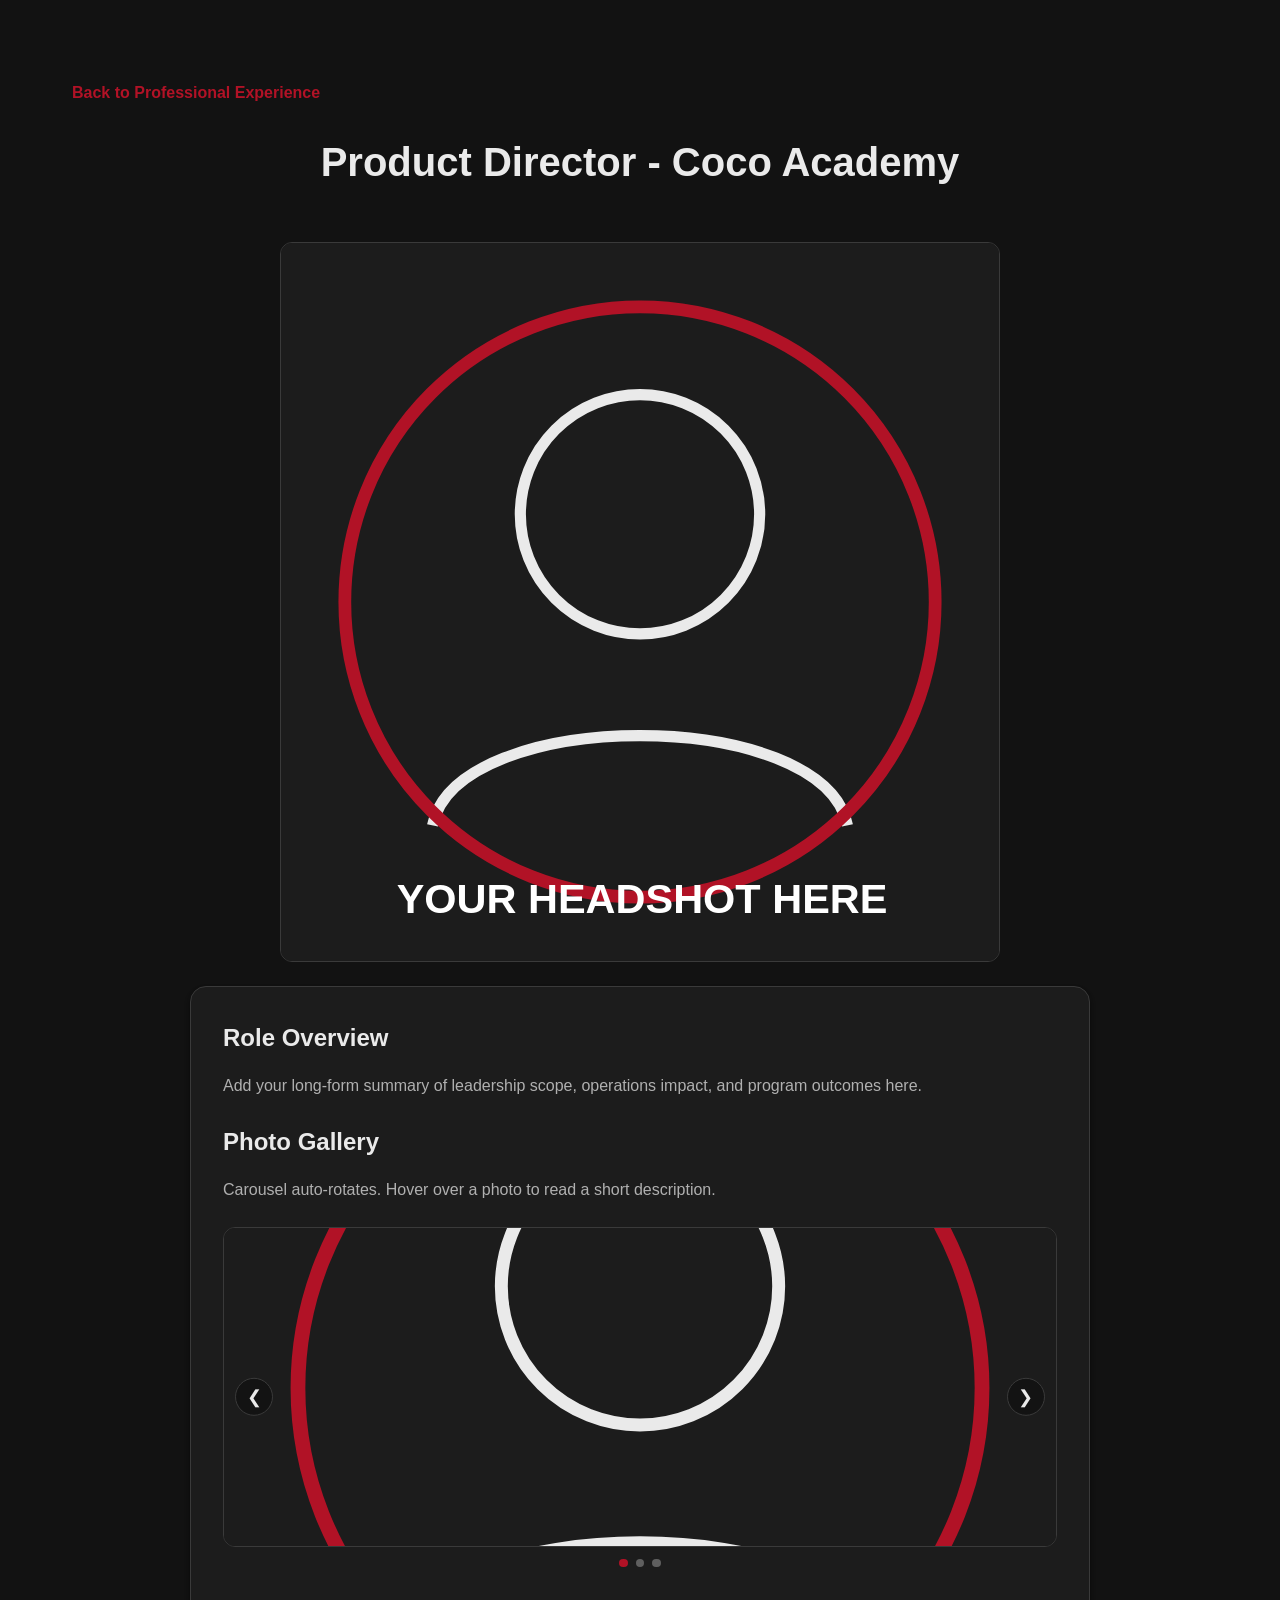
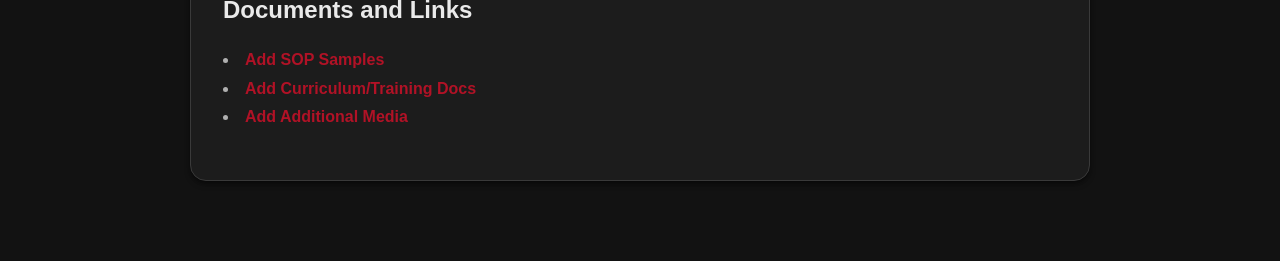
==== experience/coco-academy.html @ 45243b75 "added experience pages and image carousel to index.html" ====
<!DOCTYPE html>
<html lang="en">
<head>
    <meta charset="UTF-8">
    <meta name="viewport" content="width=device-width, initial-scale=1.0">
    <meta name="description" content="Coco Academy experience details - Chris Pullen">
    <title>Coco Academy Experience | Chris Pullen</title>
    <link rel="stylesheet" href="../styles.css">
</head>
<body>
    <section class="section">
        <div class="container">
            <a href="../index.html#experience" class="project-link">Back to Professional Experience</a>
            <h1 class="section-title" style="margin-top: 1.5rem;">Product Director - Coco Academy</h1>
            <img src="../assets/photos/headshot-placeholder.svg" alt="Coco Academy experience photo placeholder" class="project-thumb" style="max-width: 720px; display: block; margin: 0 auto 1.5rem auto;">
            <div class="project-card" style="max-width: 900px; margin: 0 auto;">
                <h3>Role Overview</h3>
                <p>Add your long-form summary of leadership scope, operations impact, and program outcomes here.</p>

                <h3 style="margin-top: 1.5rem;">Photo Gallery</h3>
                <p>Carousel auto-rotates. Hover over a photo to read a short description.</p>
                <div class="experience-carousel" data-carousel>
                    <button class="carousel-btn prev" type="button" aria-label="Previous slide">&#10094;</button>
                    <div class="carousel-viewport">
                        <figure class="carousel-slide active">
                            <img src="../assets/photos/headshot-placeholder.svg" alt="Coco Academy gallery placeholder for classroom setup">
                            <figcaption class="carousel-caption">Classroom setup and learning station layout for weekly engineering sessions.</figcaption>
                        </figure>
                        <figure class="carousel-slide">
                            <img src="../assets/photos/headshot-placeholder.svg" alt="Coco Academy gallery placeholder for student activity">
                            <figcaption class="carousel-caption">Students building and testing hands-on prototypes during guided workshop time.</figcaption>
                        </figure>
                        <figure class="carousel-slide">
                            <img src="../assets/photos/headshot-placeholder.svg" alt="Coco Academy gallery placeholder for operations planning">
                            <figcaption class="carousel-caption">Program operations overview including materials prep, staffing, and logistics.</figcaption>
                        </figure>
                    </div>
                    <button class="carousel-btn next" type="button" aria-label="Next slide">&#10095;</button>
                    <div class="carousel-dots" aria-label="Carousel navigation">
                        <button class="carousel-dot active" type="button" aria-label="Go to slide 1"></button>
                        <button class="carousel-dot" type="button" aria-label="Go to slide 2"></button>
                        <button class="carousel-dot" type="button" aria-label="Go to slide 3"></button>
                    </div>
                </div>

                <h3 style="margin-top: 1.5rem;">Documents and Links</h3>
                <ul class="experience-list">
                    <li><a href="#" class="project-link">Add SOP Samples</a></li>
                    <li><a href="#" class="project-link">Add Curriculum/Training Docs</a></li>
                    <li><a href="#" class="project-link">Add Additional Media</a></li>
                </ul>
            </div>
        </div>
    </section>
    <script>
        document.addEventListener('DOMContentLoaded', function () {
            const carousel = document.querySelector('[data-carousel]');
            if (!carousel) {
                return;
            }

            const slides = Array.from(carousel.querySelectorAll('.carousel-slide'));
            const dots = Array.from(carousel.querySelectorAll('.carousel-dot'));
            const prevBtn = carousel.querySelector('.carousel-btn.prev');
            const nextBtn = carousel.querySelector('.carousel-btn.next');
            let index = 0;
            let timer;

            function render(nextIndex) {
                index = (nextIndex + slides.length) % slides.length;
                slides.forEach((slide, i) => {
                    slide.classList.toggle('active', i === index);
                });
                dots.forEach((dot, i) => {
                    dot.classList.toggle('active', i === index);
                });
            }

            function startAutoRotate() {
                stopAutoRotate();
                timer = window.setInterval(function () {
                    render(index + 1);
                }, 4500);
            }

            function stopAutoRotate() {
                if (timer) {
                    window.clearInterval(timer);
                }
            }

            prevBtn.addEventListener('click', function () {
                render(index - 1);
            });

            nextBtn.addEventListener('click', function () {
                render(index + 1);
            });

            dots.forEach((dot, dotIndex) => {
                dot.addEventListener('click', function () {
                    render(dotIndex);
                });
            });

            carousel.addEventListener('mouseenter', stopAutoRotate);
            carousel.addEventListener('mouseleave', startAutoRotate);
            render(0);
            startAutoRotate();
        });
    </script>
</body>
</html>
---- styles.css ----
/* Global Styles */
* {
    margin: 0;
    padding: 0;
    box-sizing: border-box;
}

:root {
    --primary-color: #B11226;
    --secondary-color: #1C1C1C;
    --accent-color: #8E0E1F;
    --text-primary: #EAEAEA;
    --text-secondary: #B0B0B0;
    --bg-light: #121212;
    --bg-white: #1C1C1C;
    --border-color: #3A3A3A;
    --shadow: 0 4px 6px -1px rgba(0, 0, 0, 0.4), 0 2px 4px -1px rgba(0, 0, 0, 0.3);
}

body {
    font-family: -apple-system, BlinkMacSystemFont, 'Segoe UI', Roboto, 'Helvetica Neue', Arial, sans-serif;
    line-height: 1.6;
    color: var(--text-primary);
    background-color: var(--bg-light);
}

.container {
    max-width: 1200px;
    margin: 0 auto;
    padding: 0 2rem;
}

.section {
    padding: 5rem 0;
}

.section-title {
    font-size: 2.5rem;
    font-weight: 700;
    text-align: center;
    margin-bottom: 3rem;
    color: var(--text-primary);
}

/* Navigation */
.navbar {
    background-color: var(--bg-white);
    box-shadow: var(--shadow);
    position: sticky;
    top: 0;
    z-index: 1000;
}

.navbar .container {
    display: flex;
    justify-content: space-between;
    align-items: center;
    padding: 1rem 2rem;
}

.nav-brand {
    font-size: 1.5rem;
    font-weight: 700;
    color: var(--primary-color);
}

.nav-menu {
    display: flex;
    list-style: none;
    gap: 2rem;
}

.nav-menu a {
    text-decoration: none;
    color: var(--text-primary);
    font-weight: 500;
    transition: color 0.3s ease;
}

.nav-menu a:hover {
    color: var(--primary-color);
}

.hamburger {
    display: none;
    flex-direction: column;
    cursor: pointer;
}

.hamburger span {
    width: 25px;
    height: 3px;
    background-color: var(--text-primary);
    margin: 3px 0;
    transition: 0.3s;
}

/* Hero Section */
.hero {
    background-color: var(--secondary-color);
    color: var(--text-primary);
    padding: 8rem 0;
    text-align: center;
    border-bottom: 1px solid var(--border-color);
}

.hero-title {
    font-size: 3.5rem;
    font-weight: 800;
    margin-bottom: 1rem;
}

.highlight {
    color: var(--primary-color);
}


.hero-subtitle {
    font-size: 1.5rem;
    margin-bottom: 2rem;
    opacity: 0.9;
}

.hero-cta {
    display: flex;
    gap: 1rem;
    justify-content: center;
    flex-wrap: wrap;
}

.btn {
    padding: 0.875rem 2rem;
    border-radius: 0.5rem;
    text-decoration: none;
    font-weight: 600;
    transition: all 0.3s ease;
    display: inline-block;
}

.btn-primary {
    background-color: var(--primary-color);
    color: #ffffff;
    border: 1px solid var(--primary-color);
}

.btn-primary:hover {
    background-color: var(--accent-color);
    border-color: var(--accent-color);
    transform: translateY(-2px);
    box-shadow: 0 10px 20px rgba(0, 0, 0, 0.35);
}


.btn-secondary {
    background-color: transparent;
    color: var(--text-primary);
    border: 1px solid var(--border-color);
}

.btn-secondary:hover {
    border-color: var(--primary-color);
    color: var(--primary-color);
    background-color: rgba(177, 18, 38, 0.08);
}

/* About Section */
.about {
    background-color: var(--bg-white);
}

.about-content {
    max-width: 800px;
    margin: 0 auto;
}

.about-layout {
    display: grid;
    grid-template-columns: 260px 1fr;
    gap: 2rem;
    align-items: start;
}

.about-photo {
    width: 100%;
    border-radius: 1rem;
    border: 1px solid var(--border-color);
    background-color: var(--bg-light);
    box-shadow: var(--shadow);
}

.about-text p {
    font-size: 1.125rem;
    line-height: 1.8;
    color: var(--text-secondary);
    margin-bottom: 1.5rem;
}

/* Experience Section */
.experience {
    background-color: var(--secondary-color);
}

.experience-grid {
    display: grid;
    gap: 2rem;
}

.experience-card {
    background-color: var(--bg-white);
    padding: 2rem;
    border-radius: 0.75rem;
    border-left: 4px solid var(--primary-color);
    border: 1px solid var(--border-color);
    box-shadow: var(--shadow);
}

.experience-thumb {
    width: 100%;
    border-radius: 0.75rem;
    border: 1px solid var(--border-color);
    background-color: var(--bg-light);
    margin-bottom: 1rem;
}

.experience-header {
    display: flex;
    justify-content: space-between;
    align-items: start;
    gap: 1rem;
    margin-bottom: 1rem;
}

.experience-title {
    color: var(--primary-color);
    margin: 0 0 0.5rem 0;
    font-size: 1.3rem;
}

.experience-company {
    color: var(--text-secondary);
    margin: 0;
    font-weight: 500;
}

.experience-date {
    color: var(--text-secondary);
    font-size: 0.95rem;
    white-space: nowrap;
}

.experience-list {
    list-style-position: inside;
    color: var(--text-secondary);
    line-height: 1.8;
    margin: 1rem 0;
}

.photo-placeholder-grid {
    display: grid;
    grid-template-columns: repeat(auto-fit, minmax(200px, 1fr));
    gap: 1rem;
    margin-top: 1rem;
}

.photo-placeholder-card {
    background-color: var(--bg-light);
    border: 1px dashed var(--border-color);
    border-radius: 0.75rem;
    padding: 0.75rem;
}

.photo-placeholder-card img {
    width: 100%;
    border-radius: 0.5rem;
    border: 1px solid var(--border-color);
    margin-bottom: 0.5rem;
}

.photo-placeholder-label {
    color: var(--text-secondary);
    font-size: 0.9rem;
    text-align: center;
}

.experience-carousel {
    position: relative;
    margin-top: 1rem;
}

.carousel-viewport {
    position: relative;
    border-radius: 0.75rem;
    overflow: hidden;
    border: 1px solid var(--border-color);
    background-color: var(--bg-light);
    min-height: 320px;
}

.carousel-slide {
    position: absolute;
    inset: 0;
    opacity: 0;
    transition: opacity 0.5s ease;
    pointer-events: none;
}

.carousel-slide.active {
    opacity: 1;
    pointer-events: auto;
}

.carousel-slide img {
    width: 100%;
    height: 100%;
    min-height: 320px;
    object-fit: cover;
    display: block;
}

.carousel-caption {
    position: absolute;
    left: 0;
    right: 0;
    bottom: 0;
    padding: 0.85rem 1rem;
    color: #ffffff;
    background: linear-gradient(to top, rgba(0, 0, 0, 0.82), rgba(0, 0, 0, 0));
    opacity: 0;
    transform: translateY(8px);
    transition: opacity 0.25s ease, transform 0.25s ease;
    font-size: 0.95rem;
}

.carousel-slide:hover .carousel-caption,
.carousel-slide:focus-within .carousel-caption {
    opacity: 1;
    transform: translateY(0);
}

.carousel-btn {
    position: absolute;
    top: 50%;
    transform: translateY(-50%);
    z-index: 2;
    width: 2.4rem;
    height: 2.4rem;
    border-radius: 999px;
    border: 1px solid var(--border-color);
    background-color: rgba(18, 18, 18, 0.85);
    color: var(--text-primary);
    cursor: pointer;
    font-size: 1.1rem;
}

.carousel-btn:hover {
    border-color: var(--primary-color);
    color: var(--primary-color);
}

.carousel-btn.prev {
    left: 0.75rem;
}

.carousel-btn.next {
    right: 0.75rem;
}

.carousel-dots {
    display: flex;
    justify-content: center;
    gap: 0.5rem;
    margin-top: 0.75rem;
}

.carousel-dot {
    width: 0.55rem;
    height: 0.55rem;
    border-radius: 999px;
    border: 0;
    background-color: #5f5f5f;
    cursor: pointer;
}

.carousel-dot.active {
    background-color: var(--primary-color);
}

/* Projects Section */
.projects {
    background-color: var(--bg-light);
}

.projects-grid {
    display: grid;
    grid-template-columns: repeat(auto-fit, minmax(300px, 1fr));
    gap: 2rem;
}

.project-card {
    background-color: var(--bg-white);
    border-radius: 1rem;
    padding: 2rem;
    border: 1px solid var(--border-color);
    box-shadow: var(--shadow);
    transition: transform 0.3s ease, box-shadow 0.3s ease;
}


.project-card:hover {
    transform: translateY(-5px);
    box-shadow: 0 20px 30px rgba(0, 0, 0, 0.45);
}

.project-icon {
    width: 60px;
    height: 60px;
    background: linear-gradient(135deg, var(--primary-color), var(--accent-color));
    border-radius: 1rem;
    display: flex;
    align-items: center;
    justify-content: center;
    margin-bottom: 1.5rem;
}

.project-icon i {
    font-size: 1.5rem;
    color: white;
}

.project-card h3 {
    font-size: 1.5rem;
    margin-bottom: 1rem;
    color: var(--text-primary);
}

.project-card p {
    color: var(--text-secondary);
    margin-bottom: 1.5rem;
    line-height: 1.6;
}

.project-thumb {
    width: 100%;
    border-radius: 0.75rem;
    border: 1px solid var(--border-color);
    margin-bottom: 1rem;
    background-color: var(--bg-light);
}

.impact-grid {
    display: grid;
    grid-template-columns: repeat(auto-fit, minmax(220px, 1fr));
    gap: 1.25rem;
}

.impact-card {
    background-color: var(--bg-white);
    border: 1px solid var(--border-color);
    border-radius: 0.75rem;
    padding: 1.25rem;
}

.impact-card h3 {
    color: var(--primary-color);
    margin-bottom: 0.5rem;
    font-size: 2rem;
}

.impact-card p {
    color: var(--text-secondary);
}

.project-tech {
    display: flex;
    flex-wrap: wrap;
    gap: 0.5rem;
    margin-bottom: 1.5rem;
}

.tech-tag {
    background-color: var(--bg-light);
    color: var(--primary-color);
    padding: 0.25rem 0.75rem;
    border-radius: 1rem;
    font-size: 0.875rem;
    font-weight: 500;
}

.project-link {
    color: var(--primary-color);
    text-decoration: none;
    font-weight: 600;
    display: inline-flex;
    align-items: center;
    gap: 0.5rem;
    transition: gap 0.3s ease;
}

.project-link:hover {
    gap: 1rem;
}

/* Skills Section */
.skills {
    background-color: var(--bg-white);
}

.skills-grid {
    display: grid;
    grid-template-columns: repeat(auto-fit, minmax(250px, 1fr));
    gap: 2rem;
}

.skill-category {
    background-color: var(--bg-light);
    border-radius: 1rem;
    padding: 2rem;
    border-left: 4px solid var(--primary-color);
}

.skill-category h3 {
    font-size: 1.25rem;
    margin-bottom: 1.5rem;
    color: var(--text-primary);
    display: flex;
    align-items: center;
    gap: 0.5rem;
}

.skill-category h3 i {
    color: var(--primary-color);
}

.skill-category ul {
    list-style: none;
}

.skill-category ul li {
    padding: 0.5rem 0;
    color: var(--text-secondary);
    position: relative;
    padding-left: 1.5rem;
}

.skill-category ul li::before {
    content: "▹";
    position: absolute;
    left: 0;
    color: var(--primary-color);
    font-weight: bold;
}

/* Contact Section */
.contact {
    background-color: var(--bg-light);
}

.contact-content {
    max-width: 600px;
    margin: 0 auto;
    text-align: center;
}

.contact-text {
    font-size: 1.125rem;
    color: var(--text-secondary);
    margin-bottom: 2rem;
    line-height: 1.8;
}

.contact-links {
    display: flex;
    justify-content: center;
    gap: 1rem;
    flex-wrap: wrap;
}

.contact-btn {
    padding: 0.875rem 1.5rem;
    background-color: var(--primary-color);
    color: white;
    text-decoration: none;
    border-radius: 0.5rem;
    font-weight: 600;
    display: inline-flex;
    align-items: center;
    gap: 0.5rem;
    transition: all 0.3s ease;
}

.contact-btn:hover {
    background-color: var(--secondary-color);
    transform: translateY(-2px);
    box-shadow: 0 10px 20px rgba(0, 0, 0, 0.2);
}

/* Footer */
.footer {
    background-color: var(--secondary-color);
    color: var(--text-secondary);
    text-align: center;
    padding: 2rem 0;
    border-top: 1px solid var(--border-color);
}


.footer p {
    opacity: 0.8;
}

/* Responsive Design */
@media (max-width: 768px) {
    .hamburger {
        display: flex;
    }

    .nav-menu {
        position: fixed;
        left: -100%;
        top: 70px;
        flex-direction: column;
        background-color: var(--bg-white);
        width: 100%;
        text-align: center;
        transition: 0.3s;
        box-shadow: var(--shadow);
        padding: 2rem 0;
    }

    .nav-menu.active {
        left: 0;
    }

    .hero-title {
        font-size: 2.5rem;
    }

    .hero-subtitle {
        font-size: 1.25rem;
    }

    .section-title {
        font-size: 2rem;
    }

    .hero-cta {
        flex-direction: column;
        align-items: center;
    }

    .btn {
        width: 100%;
        max-width: 300px;
    }

    .projects-grid {
        grid-template-columns: 1fr;
    }

    .skills-grid {
        grid-template-columns: 1fr;
    }

    .about-layout {
        grid-template-columns: 1fr;
    }

    .experience-header {
        flex-direction: column;
        gap: 0.5rem;
    }

    .experience-date {
        white-space: normal;
    }

    .carousel-viewport,
    .carousel-slide img {
        min-height: 230px;
    }

    .carousel-caption {
        opacity: 1;
        transform: translateY(0);
        font-size: 0.9rem;
    }

    .contact-links {
        flex-direction: column;
        align-items: center;
    }

    .contact-btn {
        width: 100%;
        max-width: 300px;
        justify-content: center;
    }
}

@media (max-width: 480px) {
    .container {
        padding: 0 1rem;
    }

    .hero {
        padding: 5rem 0;
    }

    .hero-title {
        font-size: 2rem;
    }

    .section {
        padding: 3rem 0;
    }
}
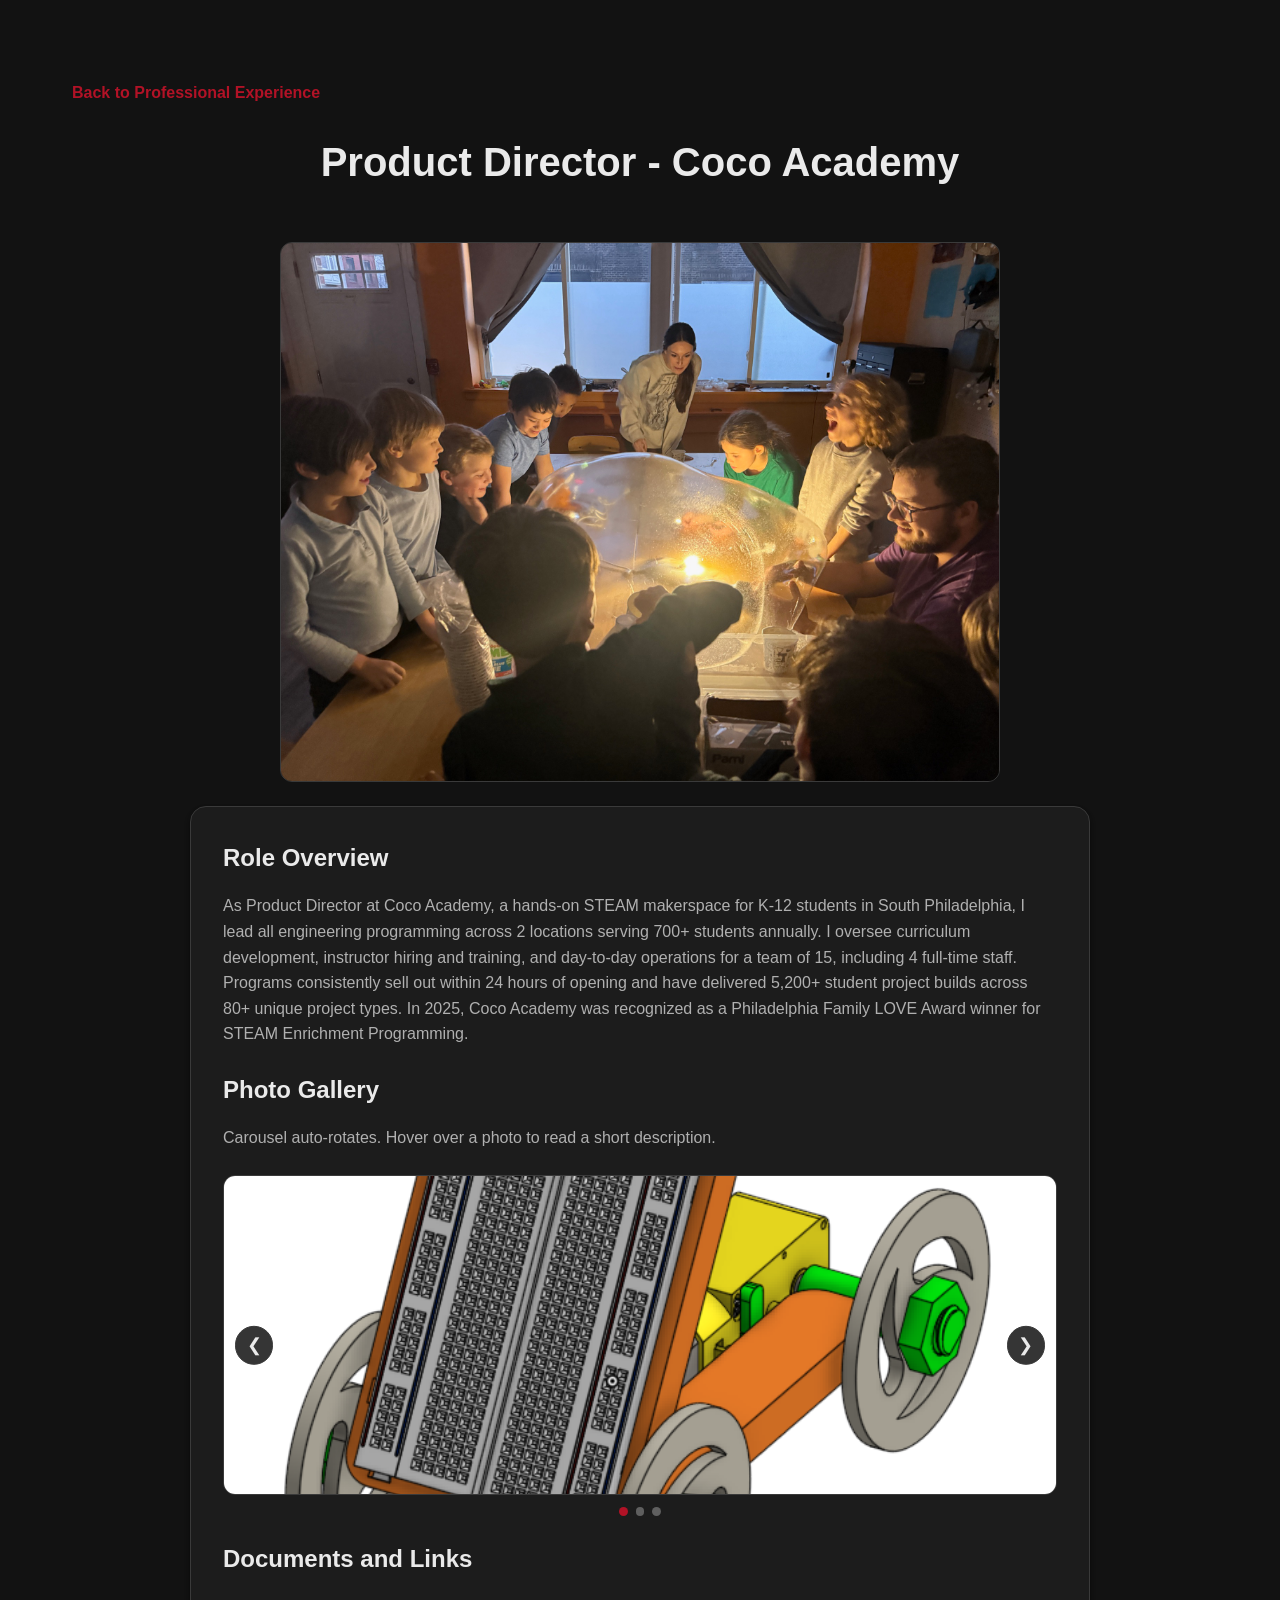
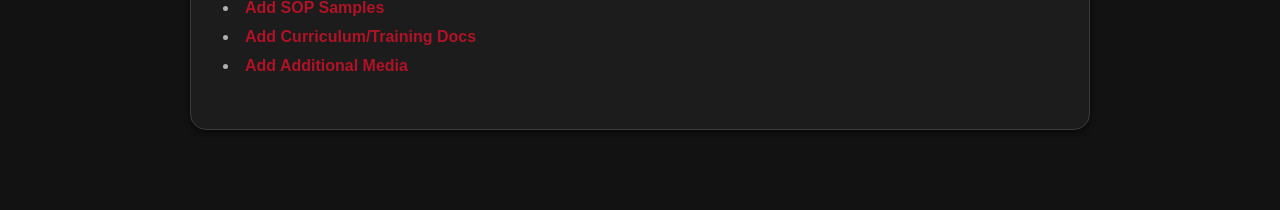
==== commit 19aeb893: "update photos and content for Coco Academy experience page" ====
--- a/experience/coco-academy.html
+++ b/experience/coco-academy.html
@@ -12,10 +12,10 @@
         <div class="container">
             <a href="../index.html#experience" class="project-link">Back to Professional Experience</a>
             <h1 class="section-title" style="margin-top: 1.5rem;">Product Director - Coco Academy</h1>
-            <img src="../assets/photos/headshot-placeholder.svg" alt="Coco Academy experience photo placeholder" class="project-thumb" style="max-width: 720px; display: block; margin: 0 auto 1.5rem auto;">
+            <img src="../assets/photos/IMG_2148.jpg" alt="Coco Academy experience photo placeholder" class="project-thumb" style="max-width: 720px; display: block; margin: 0 auto 1.5rem auto;">
             <div class="project-card" style="max-width: 900px; margin: 0 auto;">
                 <h3>Role Overview</h3>
-                <p>Add your long-form summary of leadership scope, operations impact, and program outcomes here.</p>
+                <p>As Product Director at Coco Academy, a hands-on STEAM makerspace for K-12 students in South Philadelphia, I lead all engineering programming across 2 locations serving 700+ students annually. I oversee curriculum development, instructor hiring and training, and day-to-day operations for a team of 15, including 4 full-time staff. Programs consistently sell out within 24 hours of opening and have delivered 5,200+ student project builds across 80+ unique project types. In 2025, Coco Academy was recognized as a Philadelphia Family LOVE Award winner for STEAM Enrichment Programming.</p>
 
                 <h3 style="margin-top: 1.5rem;">Photo Gallery</h3>
                 <p>Carousel auto-rotates. Hover over a photo to read a short description.</p>
@@ -23,15 +23,15 @@
                     <button class="carousel-btn prev" type="button" aria-label="Previous slide">&#10094;</button>
                     <div class="carousel-viewport">
                         <figure class="carousel-slide active">
-                            <img src="../assets/photos/headshot-placeholder.svg" alt="Coco Academy gallery placeholder for classroom setup">
+                            <img src="../assets/photos/Breadboard Robot.png" alt="A 3D-printed wheeled robot platform designed to physically integrate a breadboard as a structural component, giving students a hands-on introduction to circuits and mechanical design in a single build.">
                             <figcaption class="carousel-caption">Classroom setup and learning station layout for weekly engineering sessions.</figcaption>
                         </figure>
                         <figure class="carousel-slide">
-                            <img src="../assets/photos/headshot-placeholder.svg" alt="Coco Academy gallery placeholder for student activity">
+                            <img src="../assets/photos/Robot Workshop.png" alt="An Arduino-based mobile robot with ultrasonic sensing and a tilt-mounted controller board, programmed through a visual block-based interface to make robotics accessible to students without prior coding experience.">
                             <figcaption class="carousel-caption">Students building and testing hands-on prototypes during guided workshop time.</figcaption>
                         </figure>
                         <figure class="carousel-slide">
-                            <img src="../assets/photos/headshot-placeholder.svg" alt="Coco Academy gallery placeholder for operations planning">
+                            <img src="../assets/photos/RobotDogCoco.png" alt="A 3D-printed quadruped whose gait pattern is programmed entirely through gear geometry, demonstrating mechanical motion sequencing without any electronics or code.">
                             <figcaption class="carousel-caption">Program operations overview including materials prep, staffing, and logistics.</figcaption>
                         </figure>
                     </div>
--- a/styles.css
+++ b/styles.css
@@ -197,25 +197,34 @@
 
 /* Experience Section */
 .experience {
-    background-color: var(--secondary-color);
+    background-color: var(--bg-light);
 }
 
 .experience-grid {
     display: grid;
+    grid-template-columns: repeat(auto-fit, minmax(300px, 1fr));
     gap: 2rem;
 }
 
 .experience-card {
     background-color: var(--bg-white);
+    border-radius: 1rem;
     padding: 2rem;
-    border-radius: 0.75rem;
-    border-left: 4px solid var(--primary-color);
     border: 1px solid var(--border-color);
     box-shadow: var(--shadow);
+    transition: transform 0.3s ease, box-shadow 0.3s ease;
+}
+
+.experience-card:hover {
+    transform: translateY(-5px);
+    box-shadow: 0 20px 30px rgba(0, 0, 0, 0.45);
 }
 
 .experience-thumb {
     width: 100%;
+    height: clamp(180px, 28vw, 280px);
+    object-fit: cover;
+    display: block;
     border-radius: 0.75rem;
     border: 1px solid var(--border-color);
     background-color: var(--bg-light);
@@ -231,9 +240,9 @@
 }
 
 .experience-title {
-    color: var(--primary-color);
+    color: var(--text-primary);
     margin: 0 0 0.5rem 0;
-    font-size: 1.3rem;
+    font-size: 1.5rem;
 }
 
 .experience-company {
